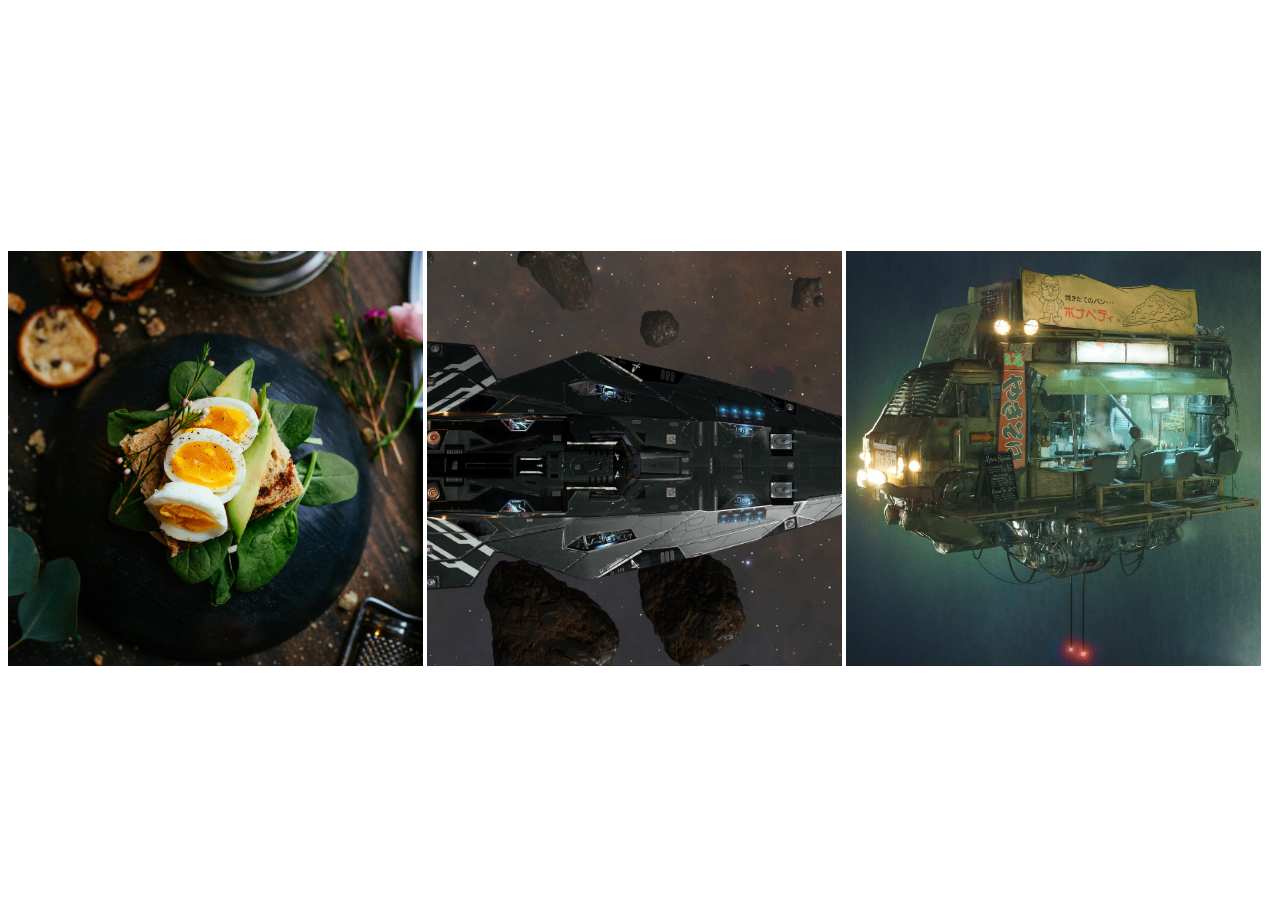
==== html/index.html @ db7300f3 "updated index.html style.css" ====
<!DOCTYPE html>
<html lang="en">

<head>
    <meta charset="UTF-8">
    <meta http-equiv="X-UA-Compatible" content="IE=edge">
    <meta name="viewport" content="width=device-width, initial-scale=1.0">
    <title>Big Bite</title>
    <link rel="stylesheet" href="../css/style.css">
    <link href="https://cdn.jsdelivr.net/npm/bootstrap@5.3.0-alpha1/dist/css/bootstrap.min.css" rel="stylesheet"
        integrity="sha384-GLhlTQ8iRABdZLl6O3oVMWSktQOp6b7In1Zl3/Jr59b6EGGoI1aFkw7cmDA6j6gD" crossorigin="anonymous">
</head>

<body>
    <div class="columns">
    </div>
    <div class="container text-center">
        <div class="row">
            <div class="col">
                <img src="../assets/order_now.jpg" class="left-col">
            </div>
            <div class="col">
                <img src="../assets/deliver.jpg" class="mid-col">
            </div>
            <div class="col">
                <img src="../assets/spacestall.jpg " class="right-col">
            </div>
        </div>
    </div>
    <script src="https://cdn.jsdelivr.net/npm/bootstrap@5.3.0-alpha1/dist/js/bootstrap.bundle.min.js"
        integrity="sha384-w76AqPfDkMBDXo30jS1Sgez6pr3x5MlQ1ZAGC+nuZB+EYdgRZgiwxhTBTkF7CXvN"
        crossorigin="anonymous"></script>
</body>

</html>
---- css/style.css ----
* {
    background: url(../assets/bg_homepage.jpg) no-repeat center center fixed;
    -webkit-background-size: cover;
    -moz-background-size: cover;
    -o-background-size: cover;
    background-size: cover;
}

.col {
    height: 100vh;
}

.row>* {
    display: inline-grid;
    align-items: center;
}

img {
    width: 415px;
}
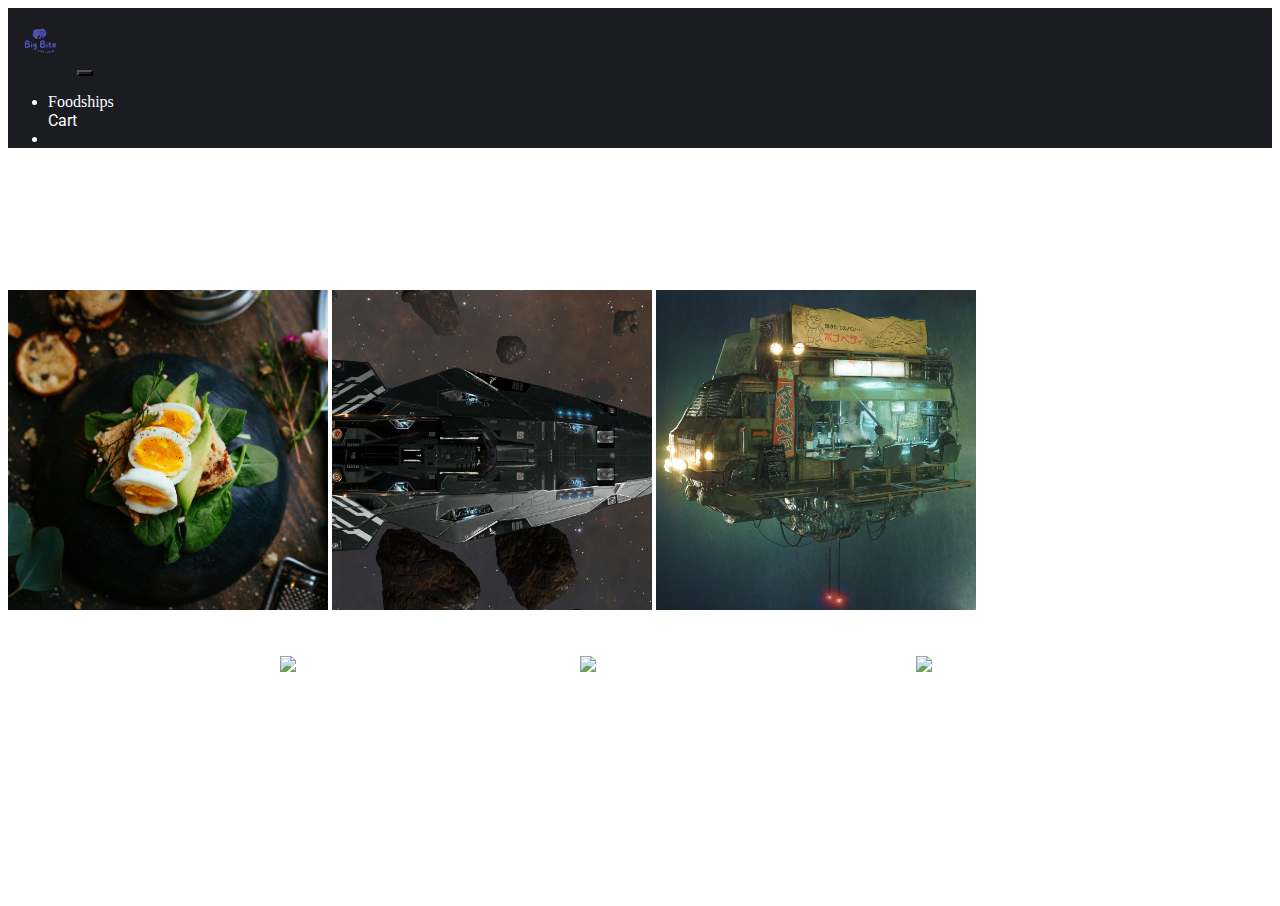
==== commit 61280203: "navbar responsive" ====
--- a/html/index.html
+++ b/html/index.html
@@ -6,24 +6,64 @@
     <meta http-equiv="X-UA-Compatible" content="IE=edge">
     <meta name="viewport" content="width=device-width, initial-scale=1.0">
     <title>Big Bite</title>
+    <link rel="icon" type="image/x-icon" href="../assets/logo.png">
     <link rel="stylesheet" href="../css/style.css">
     <link href="https://cdn.jsdelivr.net/npm/bootstrap@5.3.0-alpha1/dist/css/bootstrap.min.css" rel="stylesheet"
         integrity="sha384-GLhlTQ8iRABdZLl6O3oVMWSktQOp6b7In1Zl3/Jr59b6EGGoI1aFkw7cmDA6j6gD" crossorigin="anonymous">
 </head>
 
 <body>
-    <div class="columns">
-    </div>
+    <nav class="navbar navbar-dark navbar-expand-sm">
+        <div class="container container-1">
+            <a class="navbar-brand" href="index.html">
+                <img src="../assets/logo.png" alt="Bootstrap" class="logo">
+            </a>
+    <button class="navbar-toggler" type="button" data-bs-toggle="collapse" data-bs-target="#navbarTogglerDemo02" aria-controls="navbarTogglerDemo02" aria-expanded="false" aria-label="Toggle navigation">
+      <span class="navbar-toggler-icon"></span>
+    </button>
+    <div class="collapse navbar-collapse" id="navbarTogglerDemo02">
+                <ul class="navbar-nav ml-auto">
+                    <li class="nav-item">
+                        <a class="nav-link" href="../html/foodships.html" class="tofoodships">
+                            Foodships
+                        </a>
+                    </li>
+                    <li class="nav-item cartbag">
+                        <a class="nav-link cartbag" href="cart.html">
+                            Cart
+                        </a>
+                    </li>
+                    <li class="nav-item">
+                        <a class="nav-link" href="cart.html">
+                            <img src="../assets/bag-fill.svg" class="bag-fill">
+                        </a>
+                    </li>
+                </ul>
+            </div>
+    </nav>
+    <!-- ----------------------------------------------------------------------------------------------------------------------------------------------------- -->
     <div class="container text-center">
         <div class="row">
-            <div class="col">
-                <img src="../assets/order_now.jpg" class="left-col">
+            <div class="col left-col">
+                <a class="cards" href="../html/foodships.html">
+                    <img src="../assets/order_now.jpg" class="cardsimages">
+                    <p class="subheading">ORDER NOW <img src="../assets/arrow-right-circle-fill.svg"
+                            class="right-arrow"></p>
+                </a>
             </div>
-            <div class="col">
-                <img src="../assets/deliver.jpg" class="mid-col">
+            <div class="col mid-col">
+                <a class="cards" href="#">
+                    <img src="../assets/deliver.jpg" class="cardsimages">
+                    <p class="subheading">DELIVER <img src="../assets/arrow-right-circle-fill.svg" class="right-arrow">
+                    </p>
+                </a>
             </div>
-            <div class="col">
-                <img src="../assets/spacestall.jpg " class="right-col">
+            <div class="col right-col">
+                <a class="cards" href="#">
+                    <img src="../assets/spacestall.jpg " class="cardsimages">
+                    <p class="subheading">ADD SHIP <img src="../assets/arrow-right-circle-fill.svg" class="right-arrow">
+                    </p>
+                </a>
             </div>
         </div>
     </div>
--- a/css/style.css
+++ b/css/style.css
@@ -1,13 +1,87 @@
+@import url('https://fonts.googleapis.com/css2?family=Press+Start+2P&display=swap');
+@import url('https://fonts.googleapis.com/css2?family=Roboto&display=swap');
+
 * {
     background: url(../assets/bg_homepage.jpg) no-repeat center center fixed;
     -webkit-background-size: cover;
     -moz-background-size: cover;
     -o-background-size: cover;
     background-size: cover;
+    color: white;
+}
+
+.navbar-toggler {
+    background: #1A1C22;
+}
+
+.navbar-toggler-icon {
+    background: #1A1C22;
+}
+
+.collapse {
+    background: #1A1C22;
+    display: flex;
+    justify-content: right;
+}
+
+.navbar {
+    height: 5rem;
+    background: #1A1C22 !important;
+}
+
+.container-1 {
+    background: #1A1C22;
+}
+
+.navbar-brand {
+    background: #1A1C22;
+}
+
+.logo {
+    background: #1A1C22;
+    width: 4.063rem;
+}
+
+.bag-fill {
+    width: 1.625rem;
+    margin-inline: 1.25rem;
+}
+
+.cartbag {
+    display: none;
+}
+
+.nav-item {
+    background: #1A1C22;
+}
+
+.nav-link {
+    color: white !important;
+    background: #1A1C22;
+    transition: opacity 1s;
+}
+
+.nav-link:hover {
+    opacity: 75%;
+}
+
+.tofoodships {
+    margin-inline: 1.25rem;
+    font-family: 'Roboto', sans-serif;
 }
 
 .col {
-    height: 100vh;
+    height: 90vh;
+}
+
+.left-col {
+    margin-left: -6.25rem;
+    margin-right: 6.25rem;
+}
+
+.right-col {
+    margin-right: -6.25rem;
+    margin-left: 6.25rem;
 }
 
 .row>* {
@@ -16,5 +90,72 @@
 }
 
 img {
-    width: 415px;
+    width: 25.938rem;
+    transition: opacity 1s;
+}
+
+.subheading {
+    font-size: 2.25rem;
+    font-family: 'Press Start 2P', cursive;
+    text-align: left;
+    padding-top: 0.625rem;
+    transition: opacity 1s;
+}
+
+.right-arrow {
+    width: 2.5rem;
+    padding-bottom: 0.625;
+}
+
+.cards:hover {
+    opacity: 75%;
+    cursor: pointer;
+}
+
+a:link {
+    text-decoration: none;
+}
+
+@media only screen and (max-width: 1600px) {
+    .collapse {
+        display: block;
+    }
+
+    .bag-fill {
+        display: none;
+    }
+
+    .cartbag {
+        display: block;
+        background: #1A1C22;
+        font-family: 'Roboto', sans-serif;
+        margin-bottom: 0;
+    }
+
+    .col {
+        padding: none;
+    }
+
+    .left-col {
+        margin-left: 0;
+        margin-right: 0;
+    }
+
+    .right-col {
+        margin-right: 0;
+        margin-left: 0;
+    }
+
+    .cardsimages {
+        width: 20rem;
+    }
+
+    .subheading {
+        text-align: center;
+        font-size: 1.5rem;
+    }
+
+    .right-arrow {
+        width: 2rem;
+    }
 }